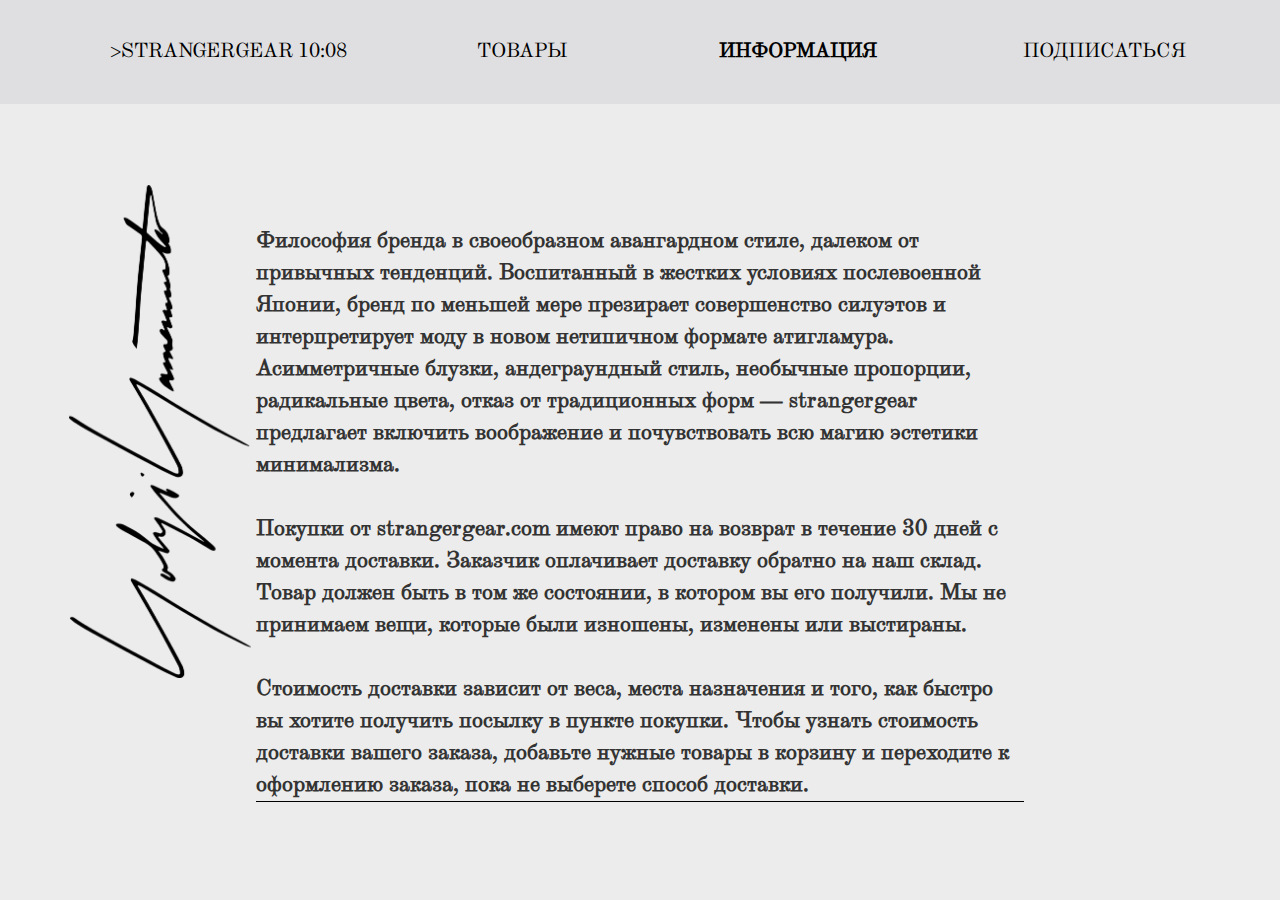
==== public/info.html @ 460a6085 "основа" ====
<!DOCTYPE html>
<html lang="ru">

<head>
    
    <meta http-equiv="X-UA-Compatible" content="IE=edge">
    <meta name="viewport" content="width=device-width, initial-scale=1">
    <title>>STRANGERGEAR</title>
    <link href="css/bootstrap.min.css" rel="stylesheet">
     <link href="css/project.css" rel="stylesheet" type="text/css">
    <meta charset="UTF-8">
    <link rel="shortcut icon" href="img/favicon.ico" type="image/png">
    <!-- Custome Styles -->
   <style>
   	html{
   		 overflow-y:scroll;
   	}
       body{
        background-color:#ececec;
       	 overflow-y:scroll;

       }
   </style>
   
    <link rel="shortcut icon" href="./img/favicon.png" type="image/png">

</head>
 
     

   <header >  
  
    
    <div class="Flex2">
      <div  id="doc_time"> </div>
      <div><a style="cursor:pointer" href="index.html">ТОВАРЫ</a></div>
      <div style="font-weight:700;">ИНФОРМАЦИЯ</div> 
      
       <div><a style="cursor:pointer" href="https://www.instagram.com/">ПОДПИСАТЬСЯ</a></div>
        
    </header>
    
<div class="Flex"><div><img  class="pr1" src="img/pr4.png" ></div></div>



  
<div class="Flex">


 <div id="infodezign">
   Философия бренда в своеобразном авангардном стиле, далеком от привычных тенденций. Воспитанный в жестких условиях послевоенной Японии, бренд по меньшей мере презирает совершенство силуэтов и интерпретирует моду в новом нетипичном формате атигламура. Асимметричные блузки, андеграундный стиль, необычные пропорции, радикальные цвета, отказ от традиционных форм — strangergear предлагает включить воображение и почувствовать всю магию эстетики минимализма.
 </br> </br>Покупки от strangergear.com имеют право на возврат в течение 30 дней с момента доставки. Заказчик оплачивает доставку обратно на наш склад.
Товар должен быть в том же состоянии, в котором вы его получили. Мы не принимаем вещи, которые были изношены, изменены или выстираны.</br></br>
Стоимость доставки зависит от веса, места назначения и того, как быстро вы хотите получить посылку в пункте покупки.
Чтобы узнать стоимость доставки вашего заказа, добавьте нужные товары в корзину и переходите к оформлению заказа, пока не выберете способ доставки. 

</div> 
         
</div>      
 


<script >
function clock() {
var d = new Date();
var hours = d.getHours();
var minutes = d.getMinutes();
if (hours <= 9) hours = "0" + hours;
if (minutes <= 9) minutes = "0" + minutes;
date_time = ">STRANGERGEAR " + hours + ":" + minutes;
 document.getElementById("doc_time").innerHTML = date_time;
 setTimeout("clock()", 1000);
}
clock();
</script>


</body>
</html>
---- public/css/project.css ----
.slideshow {
	padding-top:10%; 
	width:100%;
	height:auto;
   transition:1s;
  position: relative;
  margin: auto;
}
.mySlides {

    display: none;
}


.Flex{
	   display:flex;
	   flex-direction: row; 
	   font-family:'let'; 
		 align-content:center;
		  align-items:center;
		  justify-content:space-around;
		flex-wrap:wrap;
	}
	.Flex3{
   display:flex;
	   flex-direction: row; 
	   font-family:'let'; 
		 align-content:center;
		  align-items:center;
		  justify-content:space-around;
		flex-wrap:wrap;
		overflow:hidden;
	}




/*модальное окно*/


 .textprice{
	margin-top:20px;
	padding-top:10px;
	font-weight:500;
	font-size:25px;
	border-top:solid 1px black;
	
}


.textmodal{

	padding-top:10px;
	padding-bottom:10px;
	font-weight:500;
	font-size:18px;
	border-bottom:solid 1px black;
	
}
.modal-content{
	
	height:auto;
	 background-color:#dfdfe1;
	 text-align:center;
	 border: none;
margin: auto;
}


.modal-dialog{
border:solid 1px red; /* адаптивность*/
	background-color:#dfdfe1;
	   text-align:center;
	   margin: auto;
	   height:auto;


	 
}

.btn-secondary{
	font-weight:500;
	 border: 2px black;
	 padding: 15px;
	font-size: 25px;
	 background-color:#dfdfe1;	
	margin-bottom:10px; 
	transition:all 0.3s;
}
.modal-image{
	height: 200px;
	width: auto;
	float:left;
}
.modal-div
{


height: auto;
padding-top:10px;
padding-bottom:50px;
padding-right:50px;
padding-left:50px;

}
.modal-div2
{


display: inline;
width:400px;
height: auto;
padding: auto;
margin:10px;

}
.modal-footer{
	height:100px;
	text-align:center;
}
.btn-primary{

  border:none;
  background-color:#dfdfe1;	
}
	.modal{

	      
		 	padding-top: 100px;
		 opacity:0.3;
		 font-family:'let';
	}

	.text{
		
	z-index:1;
	padding:5px;
	font-weight:500;
	font-size:18px;  /* адаптивность*/
	text-indent:10px;
	
}
   

/*футер*/

footer{
  margin-top:40px; 
  width: 100%; 
   padding-top: 10px;

     
   
}
.FlexFooter{
       
       
	   display:flex;
	   flex-direction: row; 
	   font-family:'let';
	   padding:2%;
		 align-content:center;
		  align-items:center;
		  justify-content:space-around;
		flex-wrap:wrap;
		text-indent:10%;


	}
	
   .FlexFooter>div{
   white-space:	nowrap;
	 font-size:140%;
     
     width:auto;
     padding-top:1%; 
     padding-right:2%; 
   color: white;
      padding-bottom:1%; 
     font-weight:500;
     

	}
	


/*хедер*/



header{
	
	
	z-index: 3;
 position: fixed;
    top: 0;
    left: 0;
    width: 100%; 
}
		.Flex2{
       background-color:#dfdfe1;
     
	   display:flex;
	   flex-direction: row; 
	   font-family:'let';
	   padding:2%;
		 align-content:center;
		  align-items:center;
		  justify-content:space-around;
		flex-wrap:wrap;
		text-indent:10%;


	}
	
   .Flex2>div{
   white-space:	nowrap;
	 font-size:140%;
     color:black;
     width:auto;
     padding-top:1%; 
     padding-right:2%; 
   
      padding-bottom:1%; 
     font-weight:500;
     

	}
	




/*             */





	

	/* адаптивность*/


.image {
	transition: 1s;
  position: relative;
  width: 400px;
  height: auto;
  cursor: pointer;
 
  margin-top:10%;

}

#image2 {
	
  position: relative;
  width: 400px;
  height: auto;
  cursor: pointer;
 padding-bottom:30px;

}

.image1 {
	transition: 1s;
	margin-top: 10%;
	position: relative;
  width: 350px;
  height: auto;
cursor: pointer;
}





/* Загрузка и колючая проволка */
#infodezign{
		border-bottom:solid 1px black;
    margin-right: 20%;
	font-weight:600;
	font-size:160%;
	display:inline-block;
	position: absolute;
	left:20%;
	top:25%;

}
.pr1{

	padding-top:20%;  /* адаптивность*/
	width:15%;
	
    left:5%;
    top:20%;
    padding:5px;
    position: absolute;
	display:inline-block;
}


.angel{
	height:90%; 
	width:auto
}
	#preloader_malc {
		overflow-y:none;
		position:fixed;
		top: 0;
		left: 0;
		right: 0;
		bottom: 0;
		background: rgba(1, 0, 0, .2);
		z-index: 99
	}

	#preloader_malc div {
		text-align: center;
		position: fixed;
		z-index: 999;
		top: 0;
		left: 60px;
		right: 0;
		bottom: 0;
		margin: auto
	}
	        


/*             */


/* Корзина*/
	
	


#card-holder{
	cursor: pointer;
}
	.card-item{
		
	margin-left:50px;
	margin-right:50px;
	padding-top:20px;
	padding-bottom:20px;
	border-bottom:solid 1px black;
	}

.text-card{
	z-index:1;
	
	font-weight:500;
	font-size:18px;  /* адаптивность*/
	text-indent:10px;
}
	#card{
		height: 60%; /* Full-height: remove this if you want "auto" height */
    width:100%; /* Set the width of the sidebar */
    position: fixed; /* Fixed Sidebar (stay in place on scroll) */
    z-index: 1; /* Stay on top */
    top: 0; /* Stay at the top */
    right:0;
    background-color:#ececec; /* Black */
    overflow-y:auto;
    padding-top: 20px;
 
    display:none;
    z-index:3;
    border-left: 2px solid red;
    border-right: 2px solid red;
    border-bottom: 2px solid red;
    white-space: nowrap;
  
   
     
}


.textClose{
		margin-right:50px;
		padding-right:50px;
	cursor:pointer;
	margin-left: 50px;
	margin-bottom: 10px;
	margin-top: 20px;
	padding-top:15px;
	padding-bottom:15px;
	font-weight:600;
	font-size:150%;
	border-bottom:solid 1px black;
	
}

#buttonBuy{

margin-left:40%;
margin-right:50%;
cursor:pointer;
font-weight:600;
font-size:150%;
margin-top: 30px;
margin-bottom: 30px;

}
.minus{

	-moz-user-select: none;
-khtml-user-select: none;
user-select: none;   
display:inline-block;
  margin-left: 7px;
  width: 38px;
  padding:0px;
  height: 40px;
 text-align: center;
  font-size:27px;
  cursor: pointer;
  border-radius: 50%;
  border: solid 1px black;

}

#all-price{
padding-top:20px;
font-size:200%;
line-height:10px;
margin-left:60%;
display: inline-block;

}
.price{
padding-top:30px;
font-size:170%;
line-height:10px;
margin-left:55%;
display: inline-block;

}
.count{
padding-top:30px;
font-size:22px;
line-height:10px;
margin-left:10px;
display: inline-block;

}
 
 .btn-secondary:hover{
  box-shadow: 0px -5px 0 #a1a1a1  inset;
}


/*             */
#img10{
	padding-left:3%;
	padding-right:1%;
	width:96%;
}

@font-face 
{font-family:let;/* Задаем имя шрифта */
src:url('1243.ttf')}
.image:hover{
  transform: scale(1.2);
}
.image1:hover{
  transform: scale(1.2);
}
a{
color:black;
text-decoration:none; 
}
a:hover{
color:black;
text-decoration:none; 
}
@-webkit-keyframes fade-in {   0% { opacity: 0.01; }   100% { opacity: 1; }   }
@-moz-keyframes    fade-in {   0% { opacity: 0.01; }   100% { opacity: 1; }   }
@-o-keyframes      fade-in {   0% { opacity: 0.01; }   100% { opacity: 1; }   }
@keyframes         fade-in {   0% { opacity: 0.01; }   100% { opacity: 1; }   }
 
body {
  -webkit-animation: fade-in 2s linear; /* Safari 4+ */
  -moz-animation: fade-in 2s linear; /* Fx 5+ */
  -o-animation: fade-in 2s linear; /* Opera 12+ */
  animation: fade-in 2s linear; /* IE 10+, Fx 29+ */
}
@media screen and (max-width:845px) {
	#preloader_malc div {
		text-align: center;
		position: fixed;
		z-index: 999;
		top: 0;
		left: 40px;
		right: 0;
		bottom: 0;
		margin: auto
	}
	.angel{
	height:80%; 
	width:auto
}
	.image:hover{
  transform: scale(1);
}
.image1:hover{
  transform: scale(1);
}
	.pr1{
	
	display: none;
	transform: rotate(90deg);
}
		#infodezign{
    border-bottom:solid 1px black;
    margin-right: 10%;
	font-weight:600;
	font-size:150%;
	display:inline-block;
	position: absolute;
	left:10%;
	top:30%;

}

		.card-item{
		
	margin-left:30px;
	
	}

	
  
#card{
		height: 85%; /* Full-height: remove this if you want "auto" height */
     /* Set the width of the sidebar */   
}
.Flex2>div{
   
	 font-size:100%;
     color:black;
     width:auto;
     padding-top:1%; 
      padding-bottom:1%; 
       padding-right:3%; 
     font-weight:500;
     

	}




/* адаптивность modal*/
.btn-secondary{
	
	 padding: 5px;
	font-size: 20px;
	 background-color:#dfdfe1;	
	 
	transition:all 0.3s;
}

.modal-footer{
	height:70px;
	
}
.modal-dialog{
    border:solid 1px red; /* адаптивность*/
	background-color:#dfdfe1;
	   text-align:center;
	   margin: auto;
	   height:auto;
       width:350px;
	 
}
.text{
	padding:3px;
	font-size:15px;  
	
}

.textprice{
	font-size:20px;
}


.textmodal{
	font-size:13px;
	
}

/* адаптивность modal*/







.buy{
	font-weight:700;
	font-size:10px;
	cursor:pointer;
	 line-height:50px;
}

.slideshow{
	display:none;
	
}
.image1 {
	margin-top: 20%;
	
}
}
@media screen and (max-width:500px) {
.price{
padding-top:30px;
font-size:15px;
line-height:10px;
margin-left:40%;

}
.text-card{
	z-index:1;
	
	font-weight:500;
	font-size:12px;  /* адаптивность*/
	text-indent:10px;
}
#all-price{
font-size:15px;
}
#buttonBuy{


font-size:110%;
margin-left:35%;


}
.textClose{
		
	font-size:15px;
	
	
}
}
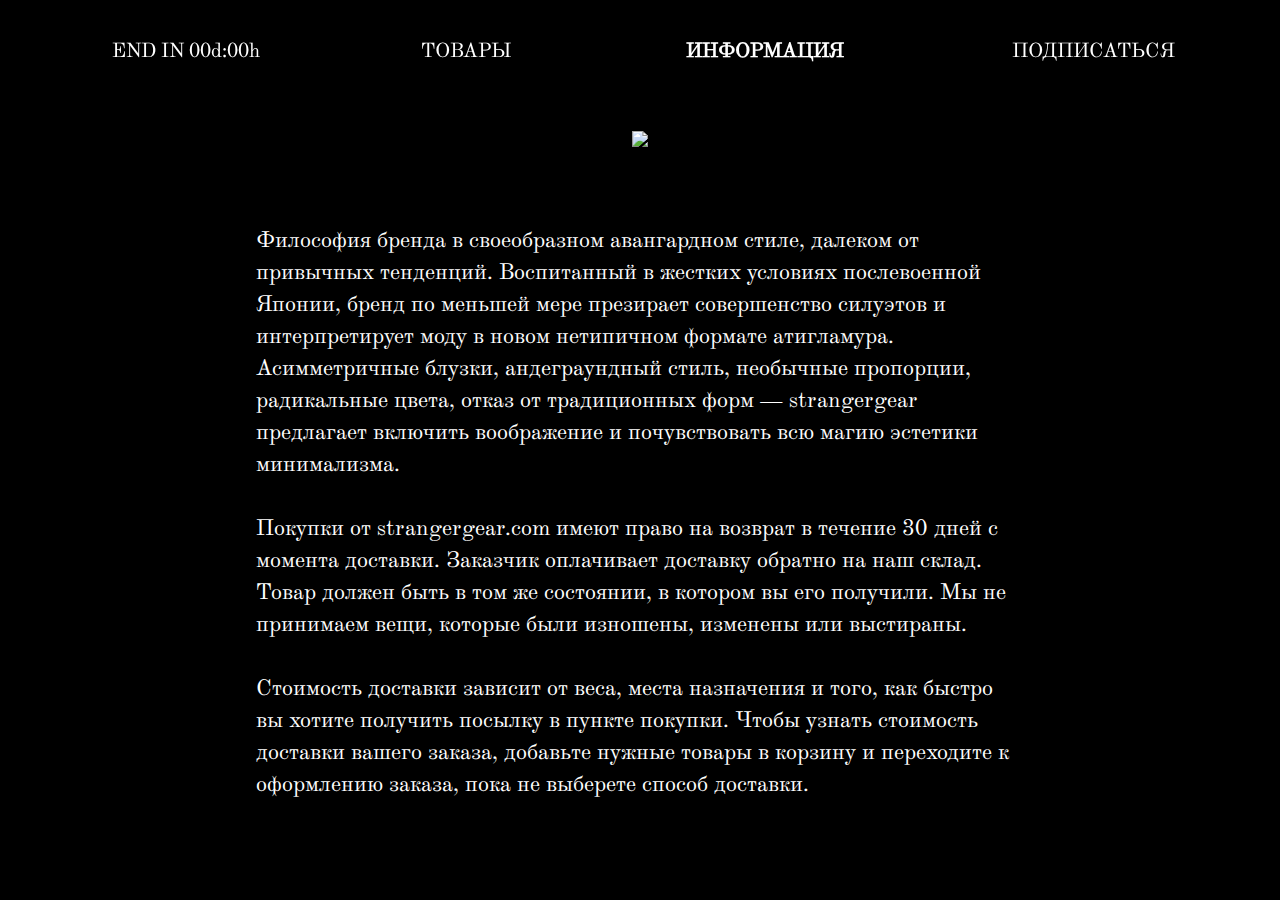
==== commit 0ac757e9: "сжатая версия + версия для мобилок" ====
--- a/public/info.html
+++ b/public/info.html
@@ -16,8 +16,9 @@
    		 overflow-y:scroll;
    	}
        body{
-        background-color:#ececec;
+         
        	 overflow-y:scroll;
+       	 background-color:black; 
 
        }
    </style>
@@ -30,17 +31,17 @@
 
    <header >  
   
-    
+    <!-- <div z-index=0><img src="img/background.svg"></div> -->
+   
     <div class="Flex2">
-      <div  id="doc_time"> </div>
-      <div><a style="cursor:pointer" href="index.html">ТОВАРЫ</a></div>
+      <div  id="doc_time">END IN 00d:00h</div>
+      <div><a style="cursor:pointer;color:white;" href="index.html">ТОВАРЫ</a></div>
       <div style="font-weight:700;">ИНФОРМАЦИЯ</div> 
       
-       <div><a style="cursor:pointer" href="https://www.instagram.com/">ПОДПИСАТЬСЯ</a></div>
+       <div><a style="cursor:pointer;color:white;" href="https://www.instagram.com/">ПОДПИСАТЬСЯ</a></div>
         
     </header>
-    
-<div class="Flex"><div><img  class="pr1" src="img/pr4.png" ></div></div>
+     <div class="pr1" z-index=0 align="center"><img src="img/background.svg"></div>	
 
 
 
@@ -61,20 +62,7 @@
  
 
 
-<script >
-function clock() {
-var d = new Date();
-var hours = d.getHours();
-var minutes = d.getMinutes();
-if (hours <= 9) hours = "0" + hours;
-if (minutes <= 9) minutes = "0" + minutes;
-date_time = ">STRANGERGEAR " + hours + ":" + minutes;
- document.getElementById("doc_time").innerHTML = date_time;
- setTimeout("clock()", 1000);
-}
-clock();
-</script>
-
+<script type="text/javascript" src="js/timer.js"></script>
 
 </body>
 </html>
--- a/public/css/project.css
+++ b/public/css/project.css
@@ -3,17 +3,26 @@
 	padding-top:10%; 
 	width:100%;
 	height:auto;
-   transition:1s;
+   
   position: relative;
   margin: auto;
 }
 .mySlides {
-
+   
     display: none;
 }
 
+.mySlides > img{
+	 transition:1s;
+}
+
+html{
+	padding:0;
+	overflow:visible;
+}
 
 .Flex{
+
 	   display:flex;
 	   flex-direction: row; 
 	   font-family:'let'; 
@@ -23,6 +32,7 @@
 		flex-wrap:wrap;
 	}
 	.Flex3{
+		
    display:flex;
 	   flex-direction: row; 
 	   font-family:'let'; 
@@ -40,6 +50,7 @@
 
 
  .textprice{
+
 	margin-top:20px;
 	padding-top:10px;
 	font-weight:500;
@@ -59,18 +70,21 @@
 	
 }
 .modal-content{
-	
+	background-position: center; 
+  background-image:url(/img/background.svg) ;
+  background-repeat: no-repeat;
 	height:auto;
-	 background-color:#dfdfe1;
+	 background-color:black;
 	 text-align:center;
-	 border: none;
+	 border: red;
 margin: auto;
 }
 
 
 .modal-dialog{
+
 border:solid 1px red; /* адаптивность*/
-	background-color:#dfdfe1;
+	background-color:black;
 	   text-align:center;
 	   margin: auto;
 	   height:auto;
@@ -80,63 +94,41 @@
 }
 
 .btn-secondary{
-	font-weight:500;
+	color:white;
+	font-weight:200;
 	 border: 2px black;
 	 padding: 15px;
 	font-size: 25px;
-	 background-color:#dfdfe1;	
+
+	 background-color:black;	
 	margin-bottom:10px; 
 	transition:all 0.3s;
 }
-.modal-image{
-	height: 200px;
-	width: auto;
-	float:left;
-}
-.modal-div
-{
-
-
-height: auto;
-padding-top:10px;
-padding-bottom:50px;
-padding-right:50px;
-padding-left:50px;
-
-}
-.modal-div2
-{
-
-
-display: inline;
-width:400px;
-height: auto;
-padding: auto;
-margin:10px;
-
-}
+
+
 .modal-footer{
+    border-color: red;
 	height:100px;
 	text-align:center;
 }
 .btn-primary{
-
+  
   border:none;
-  background-color:#dfdfe1;	
+   
 }
 	.modal{
 
-	      
+	        
 		 	padding-top: 100px;
 		 opacity:0.3;
 		 font-family:'let';
 	}
 
 	.text{
-		
+	color:white;	
 	z-index:1;
 	padding:5px;
-	font-weight:500;
+	font-weight:200;
 	font-size:18px;  /* адаптивность*/
 	text-indent:10px;
 	
@@ -169,18 +161,9 @@
 
 	}
 	
-   .FlexFooter>div{
-   white-space:	nowrap;
-	 font-size:140%;
-     
-     width:auto;
-     padding-top:1%; 
-     padding-right:2%; 
-   color: white;
-      padding-bottom:1%; 
-     font-weight:500;
-     
-
+   .FlexFooter>img{
+    width:60%;
+    padding-bottom:10%;
 	}
 	
 
@@ -199,8 +182,9 @@
     width: 100%; 
 }
 		.Flex2{
-       background-color:#dfdfe1;
-     
+		transition: 1s;
+        border-color:red;
+       opacity:0;
 	   display:flex;
 	   flex-direction: row; 
 	   font-family:'let';
@@ -213,11 +197,15 @@
 
 
 	}
-	
+
+	.Flex2:hover{
+		opacity:1;
+	}
    .Flex2>div{
+
    white-space:	nowrap;
 	 font-size:140%;
-     color:black;
+     color:white;
      width:auto;
      padding-top:1%; 
      padding-right:2%; 
@@ -279,9 +267,9 @@
 
 /* Загрузка и колючая проволка */
 #infodezign{
-		border-bottom:solid 1px black;
+	color:white;		
     margin-right: 20%;
-	font-weight:600;
+	font-weight:200;
 	font-size:160%;
 	display:inline-block;
 	position: absolute;
@@ -291,43 +279,13 @@
 }
 .pr1{
 
-	padding-top:20%;  /* адаптивность*/
-	width:15%;
-	
-    left:5%;
-    top:20%;
-    padding:5px;
-    position: absolute;
-	display:inline-block;
-}
-
-
-.angel{
-	height:90%; 
-	width:auto
-}
-	#preloader_malc {
-		overflow-y:none;
-		position:fixed;
-		top: 0;
-		left: 0;
-		right: 0;
-		bottom: 0;
-		background: rgba(1, 0, 0, .2);
-		z-index: 99
-	}
-
-	#preloader_malc div {
-		text-align: center;
-		position: fixed;
-		z-index: 999;
-		top: 0;
-		left: 60px;
-		right: 0;
-		bottom: 0;
-		margin: auto
-	}
-	        
+	padding-top:10%;  /* адаптивность*/
+	width:100%;
+    
+}
+
+
+
 
 
 /*             */
@@ -364,7 +322,8 @@
     z-index: 1; /* Stay on top */
     top: 0; /* Stay at the top */
     right:0;
-    background-color:#ececec; /* Black */
+    
+     color:white;/* Black */
     overflow-y:auto;
     padding-top: 20px;
  
@@ -490,31 +449,14 @@
   animation: fade-in 2s linear; /* IE 10+, Fx 29+ */
 }
 @media screen and (max-width:845px) {
-	#preloader_malc div {
-		text-align: center;
-		position: fixed;
-		z-index: 999;
-		top: 0;
-		left: 40px;
-		right: 0;
-		bottom: 0;
-		margin: auto
-	}
-	.angel{
-	height:80%; 
-	width:auto
-}
+	
 	.image:hover{
   transform: scale(1);
 }
 .image1:hover{
   transform: scale(1);
 }
-	.pr1{
-	
-	display: none;
-	transform: rotate(90deg);
-}
+	
 		#infodezign{
     border-bottom:solid 1px black;
     margin-right: 10%;
@@ -542,13 +484,18 @@
 .Flex2>div{
    
 	 font-size:100%;
-     color:black;
+     color:white;
      width:auto;
      padding-top:1%; 
       padding-bottom:1%; 
        padding-right:3%; 
-     font-weight:500;
+     font-weight:200;
      
+
+	}
+	.Flex2{
+   
+	 opacity:1;
 
 	}
 
@@ -560,18 +507,20 @@
 	
 	 padding: 5px;
 	font-size: 20px;
-	 background-color:#dfdfe1;	
+	background-color:black;
 	 
 	transition:all 0.3s;
 }
 
 .modal-footer{
+	background-color:black;
+	border-color: red;
 	height:70px;
 	
 }
 .modal-dialog{
     border:solid 1px red; /* адаптивность*/
-	background-color:#dfdfe1;
+	background-color:black;
 	   text-align:center;
 	   margin: auto;
 	   height:auto;
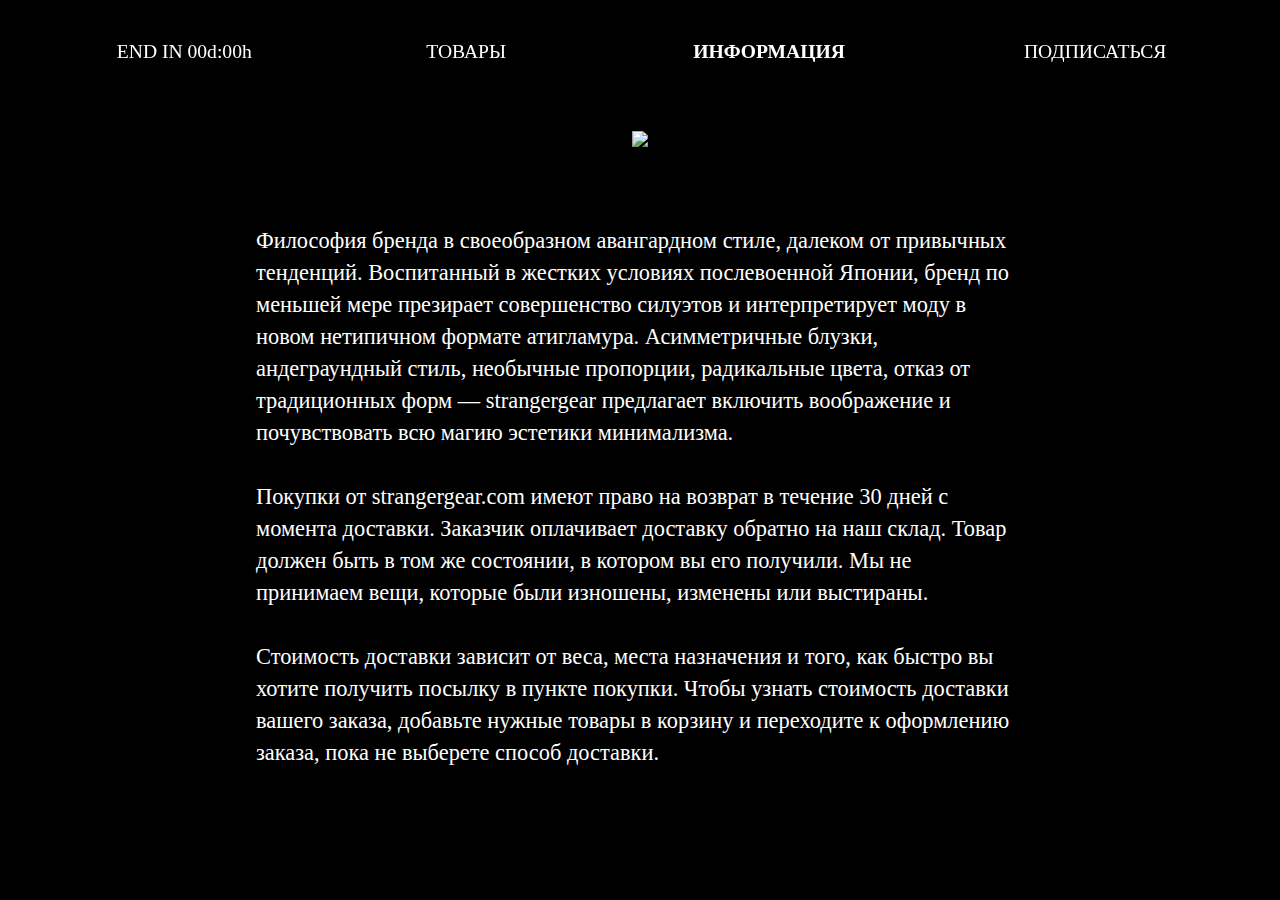
==== commit 904e2567: "структуризация+почта" ====
--- a/public/info.html
+++ b/public/info.html
@@ -5,33 +5,23 @@
     
     <meta http-equiv="X-UA-Compatible" content="IE=edge">
     <meta name="viewport" content="width=device-width, initial-scale=1">
-    <title>>STRANGERGEAR</title>
+    <title>STRANGERGEAR</title>
     <link href="css/bootstrap.min.css" rel="stylesheet">
-     <link href="css/project.css" rel="stylesheet" type="text/css">
+    <link href="css/info.css" rel="stylesheet" type="text/css">
+     <link href="css/general.css" rel="stylesheet" type="text/css">
+    
+     <link href="css/navbar.css" rel="stylesheet" type="text/css">
     <meta charset="UTF-8">
     <link rel="shortcut icon" href="img/favicon.ico" type="image/png">
     <!-- Custome Styles -->
-   <style>
-   	html{
-   		 overflow-y:scroll;
-   	}
-       body{
-         
-       	 overflow-y:scroll;
-       	 background-color:black; 
-
-       }
-   </style>
+   
    
     <link rel="shortcut icon" href="./img/favicon.png" type="image/png">
 
 </head>
- 
-     
-
    <header >  
   
-    <!-- <div z-index=0><img src="img/background.svg"></div> -->
+    
    
     <div class="Flex2">
       <div  id="doc_time">END IN 00d:00h</div>
@@ -45,24 +35,25 @@
 
 
 
-  
+ 
 <div class="Flex">
 
 
  <div id="infodezign">
+
    Философия бренда в своеобразном авангардном стиле, далеком от привычных тенденций. Воспитанный в жестких условиях послевоенной Японии, бренд по меньшей мере презирает совершенство силуэтов и интерпретирует моду в новом нетипичном формате атигламура. Асимметричные блузки, андеграундный стиль, необычные пропорции, радикальные цвета, отказ от традиционных форм — strangergear предлагает включить воображение и почувствовать всю магию эстетики минимализма.
  </br> </br>Покупки от strangergear.com имеют право на возврат в течение 30 дней с момента доставки. Заказчик оплачивает доставку обратно на наш склад.
 Товар должен быть в том же состоянии, в котором вы его получили. Мы не принимаем вещи, которые были изношены, изменены или выстираны.</br></br>
 Стоимость доставки зависит от веса, места назначения и того, как быстро вы хотите получить посылку в пункте покупки.
 Чтобы узнать стоимость доставки вашего заказа, добавьте нужные товары в корзину и переходите к оформлению заказа, пока не выберете способ доставки. 
-
 </div> 
-         
+      
 </div>      
  
 
 
 <script type="text/javascript" src="js/timer.js"></script>
 
+
 </body>
 </html>
--- a/public/css/info.css
+++ b/public/css/info.css
@@ -0,0 +1,51 @@
+
+
+.Flex{
+
+	   display:flex;
+	   flex-direction: row; 
+	   font-family:'let'; 
+		 align-content:center;
+		  align-items:center;
+		  justify-content:space-around;
+		flex-wrap:wrap;
+	}
+	
+ 
+
+
+
+#infodezign{
+	color:white;		
+    margin-right: 20%;
+	font-weight:200;
+	font-size:160%;
+	display:inline-block;
+	position: absolute;
+	left:20%;
+	top:25%;
+}
+.pr1{
+	padding-top:10%;  
+	width:100%;   
+}
+
+
+
+
+@media screen and (max-width:845px) {
+	
+
+		#infodezign{
+    border-bottom:solid 1px black;
+    margin-right: 10%;
+	font-weight:600;
+	font-size:150%;
+	display:inline-block;
+	position: absolute;
+	left:10%;
+	top:30%;
+}
+
+
+
--- a/public/css/general.css
+++ b/public/css/general.css
@@ -0,0 +1,35 @@
+
+html::-webkit-scrollbar {display:none;}
+
+
+html{
+	
+	overflow:visible;
+}
+
+@font-face 
+{font-family:let;/* Задаем имя шрифта */
+src:url('\\fonts\\1243.ttf')}
+
+a{
+color:black;
+text-decoration:none; 
+}
+a:hover{
+color:black;
+text-decoration:none; 
+}
+@-webkit-keyframes fade-in {   0% { opacity: 0.01; }   100% { opacity: 1; }   }
+@-moz-keyframes    fade-in {   0% { opacity: 0.01; }   100% { opacity: 1; }   }
+@-o-keyframes      fade-in {   0% { opacity: 0.01; }   100% { opacity: 1; }   }
+@keyframes         fade-in {   0% { opacity: 0.01; }   100% { opacity: 1; }   }
+ 
+body {
+	overflow-y:scroll;
+    background-color:black; 
+  -webkit-animation: fade-in 2.5s linear; /* Safari 4+ */
+  -moz-animation: fade-in 2.5s linear; /* Fx 5+ */
+  -o-animation: fade-in 2.5s linear; /* Opera 12+ */
+  animation: fade-in 2.5s linear; /* IE 10+, Fx 29+ */
+}
+
--- a/public/css/navbar.css
+++ b/public/css/navbar.css
@@ -0,0 +1,57 @@
+header{
+	
+	
+	z-index: 3;
+ position: fixed;
+    top: 0;
+    left: 0;
+    width: 100%; 
+}
+		.Flex2{
+		transition: 1s;
+        border-color:red;
+       opacity:0;
+	   display:flex;
+	   flex-direction: row; 
+	   font-family:'let';
+	   padding:2%;
+		 align-content:center;
+		  align-items:center;
+		  justify-content:space-around;
+		flex-wrap:wrap;
+		text-indent:10%;
+	}
+
+	.Flex2:hover{
+		opacity:1;
+	}
+   .Flex2>div{
+   white-space:	nowrap;
+	 font-size:140%;
+     color:white;
+     width:auto;
+     padding-top:1%; 
+     padding-right:2%; 
+      padding-bottom:1%; 
+     font-weight:500;
+	}
+	@media screen and (max-width:845px) {
+		.Flex2>div{
+	 font-size:100%;
+    
+     font-weight:200;
+	}
+	.Flex2{
+		background-color:black;
+	 opacity:1;
+	}}
+	@media screen and (max-width:500px) {
+	
+.Flex2>div{
+	 font-size:80%;
+     padding-top:1%; 
+     padding-right:9%; 
+     
+	}
+
+}
